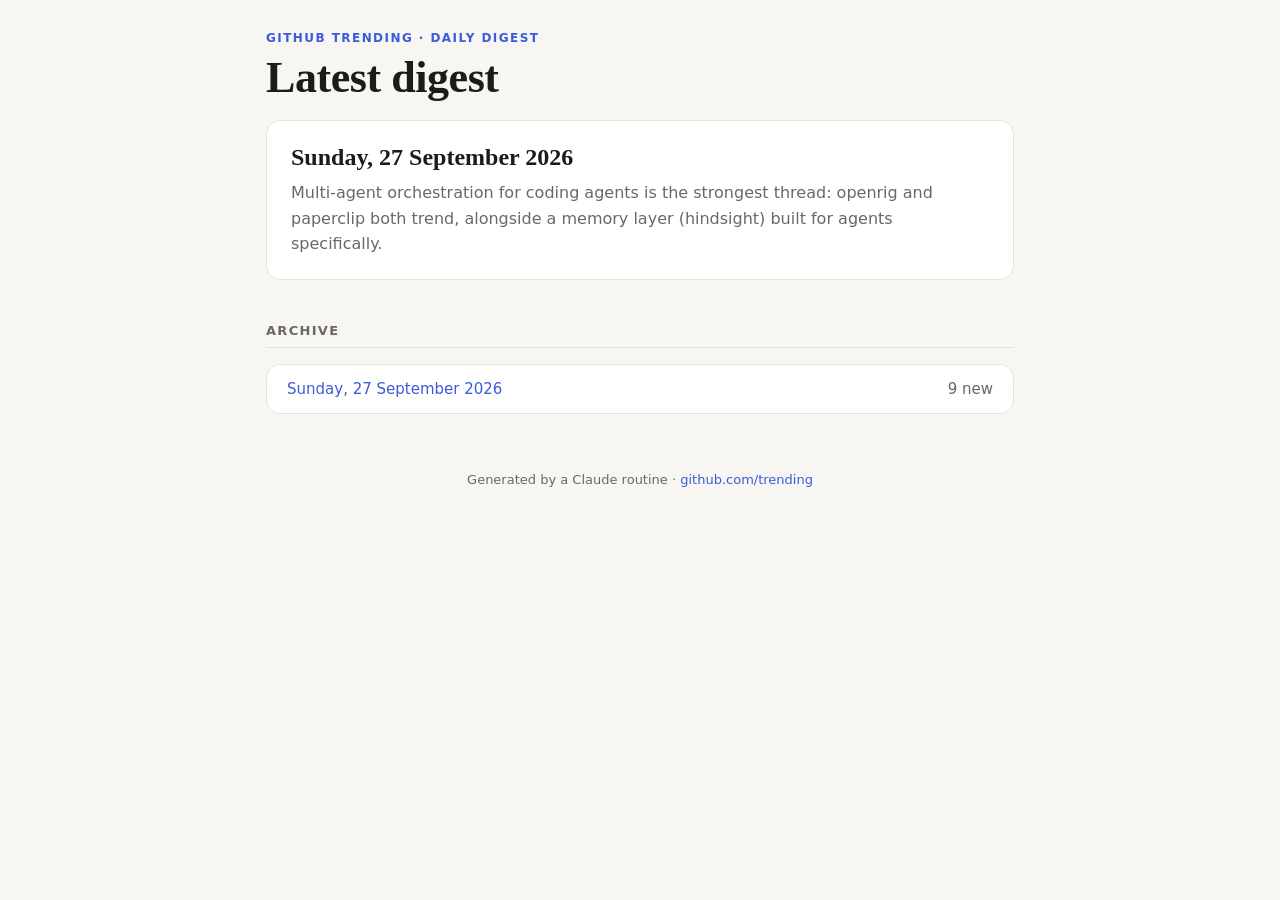
==== docs/index.html @ cdfc6465 "Refresh 2026-09-27 digest and add HTML pages via GitHub Pages Re-runs today's research with updated " ====
<!doctype html>
<html lang="en">
<head>
<meta charset="utf-8">
<meta name="viewport" content="width=device-width,initial-scale=1">
<title>GitHub Trending digests</title>
<link rel="stylesheet" href="style.css">
</head>
<body>
<main class="wrap">
  <p class="kicker">GitHub Trending · Daily digest</p>
  <h1>Latest digest</h1>
  <a class="latest" href="2026-09-27.html"><div class="date">Sunday, 27 September 2026</div><p>Multi-agent orchestration for coding agents is the strongest thread: openrig and paperclip both trend, alongside a memory layer (hindsight) built for agents specifically.</p></a>
  <h2>Archive</h2>
  <ul class="compact">
    <li><a href="2026-09-27.html">Sunday, 27 September 2026</a><span>9 new</span></li>
  </ul>
  <footer>Generated by a Claude routine · <a href="https://github.com/trending">github.com/trending</a></footer>
</main>
</body>
</html>
---- docs/style.css ----
:root{
  --bg:#f7f6f2;--surface:#fff;--ink:#1c1b19;--muted:#6b6862;--line:#e6e3dc;
  --accent:#3b5bdb;--accent-soft:#e8edff;
  --evidence:#1f7a4d;--evidence-soft:#e3f4ea;
  --guess:#a15c00;--guess-soft:#fdf0dc;
  --none:#6b6862;--none-soft:#efede8;
  --bar:#3b5bdb;
  --serif:"Iowan Old Style","Palatino Linotype",Palatino,Georgia,serif;
  --sans:system-ui,-apple-system,"Segoe UI",Roboto,"Helvetica Neue",Arial,sans-serif;
  --mono:ui-monospace,"SF Mono","Cascadia Code",Consolas,monospace;
}
@media (prefers-color-scheme:dark){
  :root{
    --bg:#131312;--surface:#1c1c1a;--ink:#ecebe7;--muted:#9c9890;--line:#2e2d2a;
    --accent:#8ea4ff;--accent-soft:#232a45;
    --evidence:#6fd49f;--evidence-soft:#17301f;
    --guess:#f0b567;--guess-soft:#352711;
    --none:#9c9890;--none-soft:#262523;
    --bar:#8ea4ff;
  }
}
*{box-sizing:border-box}
html{-webkit-text-size-adjust:100%}
body{margin:0;background:var(--bg);color:var(--ink);font:16px/1.6 var(--sans)}
a{color:var(--accent);text-decoration:none}
a:hover{text-decoration:underline}
.wrap{max-width:780px;margin:0 auto;padding:32px 16px 64px}

/* masthead */
.crumbs{display:flex;justify-content:space-between;gap:12px;font-size:14px;color:var(--muted);margin-bottom:28px}
.crumbs .pager{display:flex;gap:16px}
.crumbs .off{color:var(--line);pointer-events:none}
.kicker{font:600 12px/1 var(--sans);letter-spacing:.12em;text-transform:uppercase;color:var(--accent);margin:0 0 10px}
h1{font:600 clamp(30px,6vw,44px)/1.1 var(--serif);margin:0 0 18px;letter-spacing:-.01em}
.stats{display:flex;flex-wrap:wrap;gap:8px;list-style:none;padding:0;margin:0 0 36px}
.stats li{background:var(--surface);border:1px solid var(--line);border-radius:999px;padding:4px 12px;font-size:14px;color:var(--muted)}
.stats b{color:var(--ink);font-variant-numeric:tabular-nums}

/* sections */
h2{font:600 13px/1 var(--sans);letter-spacing:.1em;text-transform:uppercase;color:var(--muted);margin:44px 0 16px;padding-bottom:10px;border-bottom:1px solid var(--line)}
.themes{background:var(--accent-soft);border-radius:14px;padding:20px 24px}
.themes h2{margin:0 0 10px;border:0;padding:0;color:var(--accent)}
.themes ul{margin:0;padding-left:20px}
.themes li+li{margin-top:8px}

/* repo card */
.repo{background:var(--surface);border:1px solid var(--line);border-radius:14px;padding:22px 24px;margin-bottom:16px}
.repo-head{display:flex;align-items:baseline;gap:14px}
.rank{font:600 14px/1 var(--mono);color:var(--muted);min-width:22px}
.repo h3{font:400 20px/1.3 var(--sans);margin:0;word-break:break-word}
.repo h3 a{color:var(--ink)}
.repo h3 b{font-weight:700}
.meta{display:flex;flex-wrap:wrap;gap:6px 14px;margin:10px 0 0 36px;font-size:14px;color:var(--muted)}
.lang i{display:inline-block;width:10px;height:10px;border-radius:50%;background:var(--c,#999);margin-right:6px;vertical-align:-1px}
.today{color:var(--evidence);font-weight:600}
.momentum{display:flex;align-items:center;gap:10px;margin:12px 0 0 36px;font:12px var(--mono);color:var(--muted)}
.momentum .track{flex:0 0 120px;height:6px;border-radius:3px;background:var(--line);overflow:hidden}
.momentum .fill{display:block;height:100%;width:var(--m);background:var(--bar);border-radius:3px}
.what{margin:16px 0 0 36px}
.why{margin:14px 0 0 36px;padding:12px 16px;border-radius:10px;background:var(--none-soft);font-size:15px}
.why p{margin:0}
.why .tag{display:inline-block;font:700 11px/1 var(--sans);letter-spacing:.08em;text-transform:uppercase;padding:4px 8px;border-radius:6px;margin-bottom:6px;color:var(--none);background:var(--surface)}
.why.evidence{background:var(--evidence-soft)}
.why.evidence .tag{color:var(--evidence)}
.why.guess{background:var(--guess-soft)}
.why.guess .tag{color:var(--guess)}

/* compact lists */
.compact{list-style:none;padding:0;margin:0;background:var(--surface);border:1px solid var(--line);border-radius:14px}
.compact li{display:flex;justify-content:space-between;gap:12px;padding:12px 20px;font-size:15px}
.compact li+li{border-top:1px solid var(--line)}
.compact span{color:var(--muted);white-space:nowrap}
.empty{color:var(--muted);font-style:italic;margin:0}

/* index page */
.latest{display:block;background:var(--surface);border:1px solid var(--line);border-radius:14px;padding:22px 24px;color:var(--ink)}
.latest:hover{text-decoration:none;border-color:var(--accent)}
.latest .date{font:600 24px/1.2 var(--serif)}
.latest p{margin:8px 0 0;color:var(--muted)}
footer{margin-top:56px;font-size:13px;color:var(--muted);text-align:center}

@media (max-width:560px){
  .wrap{padding-top:20px}
  .repo{padding:18px}
  .meta,.momentum,.what,.why{margin-left:0}
  .compact li{flex-direction:column;gap:2px}
}
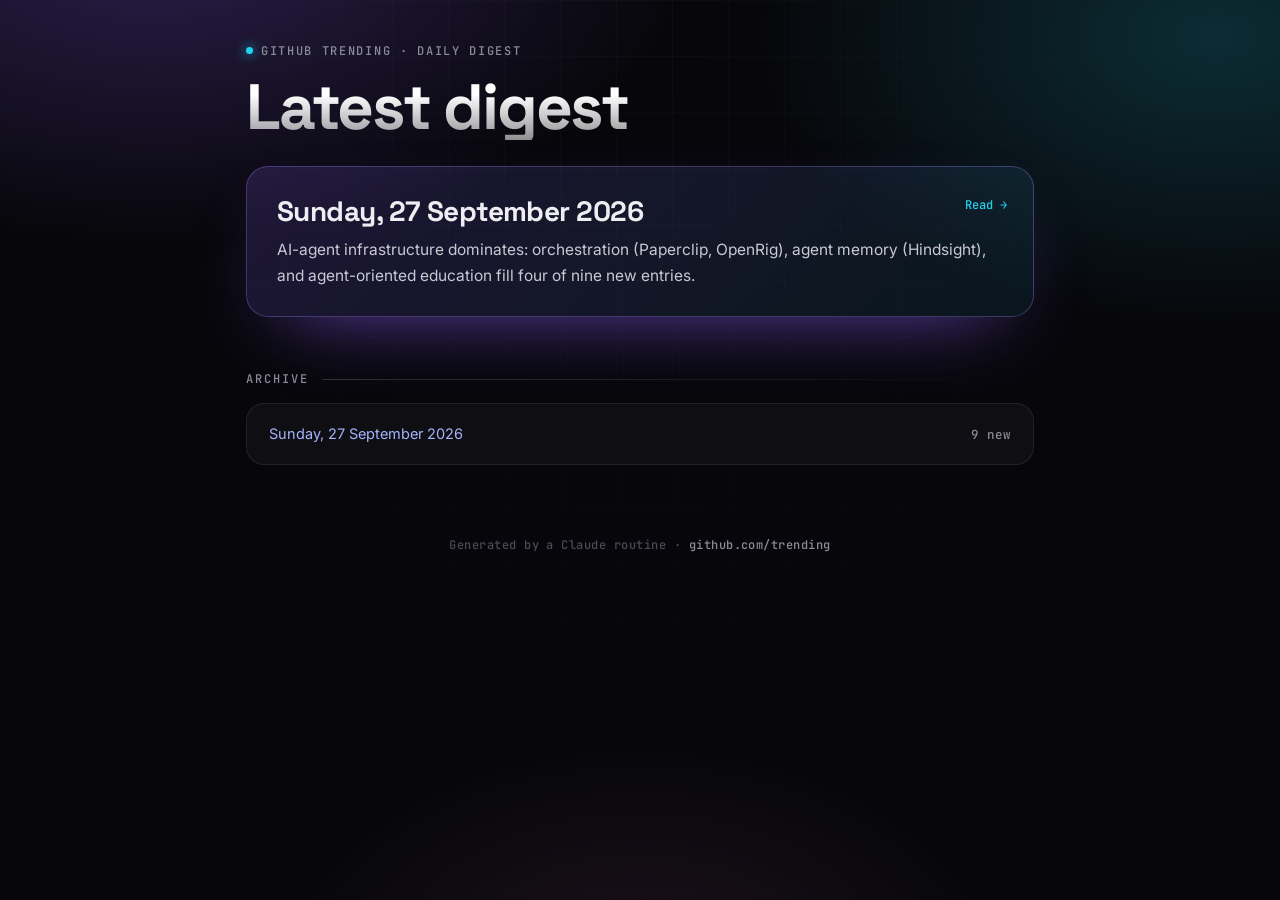
==== commit 7c8bf3fd: "Redo 2026-09-27 digest with fresh research and correct style.css Same-day re-run: re-fetched trendin" ====
--- a/docs/index.html
+++ b/docs/index.html
@@ -10,7 +10,7 @@
 <main class="wrap">
   <p class="kicker">GitHub Trending · Daily digest</p>
   <h1>Latest digest</h1>
-  <a class="latest" href="2026-09-27.html"><div class="date">Sunday, 27 September 2026</div><p>Multi-agent orchestration for coding agents is the strongest thread: openrig and paperclip both trend, alongside a memory layer (hindsight) built for agents specifically.</p></a>
+  <a class="latest" href="2026-09-27.html"><div class="date">Sunday, 27 September 2026</div><p>AI-agent infrastructure dominates: orchestration (Paperclip, OpenRig), agent memory (Hindsight), and agent-oriented education fill four of nine new entries.</p></a>
   <h2>Archive</h2>
   <ul class="compact">
     <li><a href="2026-09-27.html">Sunday, 27 September 2026</a><span>9 new</span></li>
--- a/docs/style.css
+++ b/docs/style.css
@@ -1,87 +1,111 @@
+@import url("https://fonts.googleapis.com/css2?family=Inter:wght@400;500;600&family=JetBrains+Mono:wght@500&family=Space+Grotesk:wght@500;700&display=swap");
 :root{
-  --bg:#f7f6f2;--surface:#fff;--ink:#1c1b19;--muted:#6b6862;--line:#e6e3dc;
-  --accent:#3b5bdb;--accent-soft:#e8edff;
-  --evidence:#1f7a4d;--evidence-soft:#e3f4ea;
-  --guess:#a15c00;--guess-soft:#fdf0dc;
-  --none:#6b6862;--none-soft:#efede8;
-  --bar:#3b5bdb;
-  --serif:"Iowan Old Style","Palatino Linotype",Palatino,Georgia,serif;
-  --sans:system-ui,-apple-system,"Segoe UI",Roboto,"Helvetica Neue",Arial,sans-serif;
-  --mono:ui-monospace,"SF Mono","Cascadia Code",Consolas,monospace;
-}
-@media (prefers-color-scheme:dark){
-  :root{
-    --bg:#131312;--surface:#1c1c1a;--ink:#ecebe7;--muted:#9c9890;--line:#2e2d2a;
-    --accent:#8ea4ff;--accent-soft:#232a45;
-    --evidence:#6fd49f;--evidence-soft:#17301f;
-    --guess:#f0b567;--guess-soft:#352711;
-    --none:#9c9890;--none-soft:#262523;
-    --bar:#8ea4ff;
-  }
+  color-scheme:dark;
+  --bg:#07070b;--ink:#ededf2;--muted:#8b8b9a;--faint:#4a4a58;
+  --glass:rgba(255,255,255,.035);--glass-hi:rgba(255,255,255,.06);
+  --line:rgba(255,255,255,.08);--line-hi:rgba(255,255,255,.16);
+  --violet:#8b5cf6;--cyan:#22d3ee;--pink:#f472b6;
+  --grad:linear-gradient(90deg,#a78bfa 0%,#60a5fa 50%,#22d3ee 100%);
+  --evidence:#34d399;--guess:#fbbf24;--none:#9ca3af;
+  --display:"Space Grotesk",system-ui,sans-serif;
+  --sans:"Inter",system-ui,-apple-system,"Segoe UI",Roboto,sans-serif;
+  --mono:"JetBrains Mono",ui-monospace,"Cascadia Code",Consolas,monospace;
 }
 *{box-sizing:border-box}
-html{-webkit-text-size-adjust:100%}
-body{margin:0;background:var(--bg);color:var(--ink);font:16px/1.6 var(--sans)}
-a{color:var(--accent);text-decoration:none}
-a:hover{text-decoration:underline}
-.wrap{max-width:780px;margin:0 auto;padding:32px 16px 64px}
+html{-webkit-text-size-adjust:100%;background:var(--bg)}
+body{margin:0;min-height:100vh;color:var(--ink);font:15.5px/1.65 var(--sans);
+  background:
+    radial-gradient(900px 520px at 12% -8%,rgba(139,92,246,.28),transparent 60%),
+    radial-gradient(760px 480px at 95% 4%,rgba(34,211,238,.18),transparent 60%),
+    radial-gradient(600px 400px at 50% 110%,rgba(244,114,182,.10),transparent 60%),
+    var(--bg);
+  -webkit-font-smoothing:antialiased}
+body::before{content:"";position:fixed;inset:0;pointer-events:none;opacity:.35;
+  background-image:linear-gradient(var(--line) 1px,transparent 1px),linear-gradient(90deg,var(--line) 1px,transparent 1px);
+  background-size:56px 56px;
+  -webkit-mask-image:radial-gradient(ellipse at 50% 0%,#000 0%,transparent 70%);mask-image:radial-gradient(ellipse at 50% 0%,#000 0%,transparent 70%)}
+a{color:#a5b4fc;text-decoration:none;transition:color .15s}
+a:hover{color:#fff}
+.wrap{position:relative;max-width:820px;margin:0 auto;padding:36px 16px 80px}
 
 /* masthead */
-.crumbs{display:flex;justify-content:space-between;gap:12px;font-size:14px;color:var(--muted);margin-bottom:28px}
-.crumbs .pager{display:flex;gap:16px}
-.crumbs .off{color:var(--line);pointer-events:none}
-.kicker{font:600 12px/1 var(--sans);letter-spacing:.12em;text-transform:uppercase;color:var(--accent);margin:0 0 10px}
-h1{font:600 clamp(30px,6vw,44px)/1.1 var(--serif);margin:0 0 18px;letter-spacing:-.01em}
-.stats{display:flex;flex-wrap:wrap;gap:8px;list-style:none;padding:0;margin:0 0 36px}
-.stats li{background:var(--surface);border:1px solid var(--line);border-radius:999px;padding:4px 12px;font-size:14px;color:var(--muted)}
-.stats b{color:var(--ink);font-variant-numeric:tabular-nums}
+.crumbs{display:flex;justify-content:space-between;align-items:center;gap:12px;font-size:13px;margin-bottom:56px}
+.crumbs>a,.crumbs .pager>*{padding:6px 12px;border:1px solid var(--line);border-radius:999px;background:var(--glass);color:var(--muted);backdrop-filter:blur(8px)}
+.crumbs>a:hover,.crumbs .pager a:hover{border-color:var(--line-hi);color:var(--ink)}
+.crumbs .pager{display:flex;gap:8px}
+.crumbs .off{opacity:.35;pointer-events:none}
+.kicker{display:inline-flex;align-items:center;gap:8px;font:500 12px/1 var(--mono);letter-spacing:.14em;text-transform:uppercase;color:var(--muted);margin:0 0 18px}
+.kicker::before{content:"";width:7px;height:7px;border-radius:50%;background:var(--cyan);box-shadow:0 0 12px var(--cyan)}
+h1{font:700 clamp(36px,7.5vw,64px)/1.02 var(--display);letter-spacing:-.035em;margin:0 0 26px;
+  background:linear-gradient(180deg,#fff 30%,rgba(255,255,255,.55));-webkit-background-clip:text;background-clip:text;color:transparent}
+.stats{display:flex;flex-wrap:wrap;gap:10px;list-style:none;padding:0;margin:0 0 48px}
+.stats li{padding:8px 16px;border:1px solid var(--line);border-radius:12px;background:var(--glass);font-size:13px;color:var(--muted)}
+.stats b{font:700 18px/1 var(--display);margin-right:4px;background:var(--grad);-webkit-background-clip:text;background-clip:text;color:transparent}
 
-/* sections */
-h2{font:600 13px/1 var(--sans);letter-spacing:.1em;text-transform:uppercase;color:var(--muted);margin:44px 0 16px;padding-bottom:10px;border-bottom:1px solid var(--line)}
-.themes{background:var(--accent-soft);border-radius:14px;padding:20px 24px}
-.themes h2{margin:0 0 10px;border:0;padding:0;color:var(--accent)}
-.themes ul{margin:0;padding-left:20px}
-.themes li+li{margin-top:8px}
+/* section headings */
+h2{display:flex;align-items:center;gap:14px;font:500 12px/1 var(--mono);letter-spacing:.16em;text-transform:uppercase;color:var(--muted);margin:56px 0 18px}
+h2::after{content:"";flex:1;height:1px;background:linear-gradient(90deg,var(--line-hi),transparent)}
+
+/* themes */
+.themes{position:relative;padding:24px 28px;border-radius:20px;background:linear-gradient(135deg,rgba(139,92,246,.14),rgba(34,211,238,.06));border:1px solid rgba(167,139,250,.25);box-shadow:0 0 0 1px rgba(255,255,255,.02) inset,0 20px 60px -30px rgba(139,92,246,.6)}
+.themes h2{margin:0 0 14px;color:#c4b5fd}
+.themes h2::after{display:none}
+.themes ul{margin:0;padding:0;list-style:none}
+.themes li{position:relative;padding-left:22px}
+.themes li::before{content:"→";position:absolute;left:0;color:var(--cyan)}
+.themes li+li{margin-top:10px}
 
 /* repo card */
-.repo{background:var(--surface);border:1px solid var(--line);border-radius:14px;padding:22px 24px;margin-bottom:16px}
+.repo{position:relative;padding:24px 26px;margin-bottom:14px;border-radius:20px;background:var(--glass);border:1px solid var(--line);transition:transform .2s ease,border-color .2s ease,background .2s ease}
+.repo:hover{transform:translateY(-2px);border-color:var(--line-hi);background:var(--glass-hi)}
+.repo::before{content:"";position:absolute;inset:0;border-radius:inherit;padding:1px;background:var(--grad);opacity:0;transition:opacity .2s;
+  -webkit-mask:linear-gradient(#000 0 0) content-box,linear-gradient(#000 0 0);-webkit-mask-composite:xor;mask-composite:exclude;pointer-events:none}
+.repo:hover::before{opacity:.7}
 .repo-head{display:flex;align-items:baseline;gap:14px}
-.rank{font:600 14px/1 var(--mono);color:var(--muted);min-width:22px}
-.repo h3{font:400 20px/1.3 var(--sans);margin:0;word-break:break-word}
-.repo h3 a{color:var(--ink)}
-.repo h3 b{font-weight:700}
-.meta{display:flex;flex-wrap:wrap;gap:6px 14px;margin:10px 0 0 36px;font-size:14px;color:var(--muted)}
-.lang i{display:inline-block;width:10px;height:10px;border-radius:50%;background:var(--c,#999);margin-right:6px;vertical-align:-1px}
-.today{color:var(--evidence);font-weight:600}
-.momentum{display:flex;align-items:center;gap:10px;margin:12px 0 0 36px;font:12px var(--mono);color:var(--muted)}
-.momentum .track{flex:0 0 120px;height:6px;border-radius:3px;background:var(--line);overflow:hidden}
-.momentum .fill{display:block;height:100%;width:var(--m);background:var(--bar);border-radius:3px}
-.what{margin:16px 0 0 36px}
-.why{margin:14px 0 0 36px;padding:12px 16px;border-radius:10px;background:var(--none-soft);font-size:15px}
+.rank{font:700 15px/1 var(--mono);min-width:26px;background:var(--grad);-webkit-background-clip:text;background-clip:text;color:transparent}
+.repo h3{font:500 21px/1.3 var(--display);letter-spacing:-.01em;margin:0;word-break:break-word}
+.repo h3 a{color:var(--muted)}
+.repo h3 b{color:var(--ink);font-weight:700}
+.repo h3 a:hover b{background:var(--grad);-webkit-background-clip:text;background-clip:text;color:transparent}
+.meta{display:flex;flex-wrap:wrap;align-items:center;gap:8px 16px;margin:10px 0 0 40px;font:500 13px var(--mono);color:var(--muted)}
+.lang i{display:inline-block;width:9px;height:9px;border-radius:50%;background:var(--c,#999);margin-right:7px;box-shadow:0 0 10px var(--c,#999)}
+.today{padding:3px 9px;border-radius:999px;color:var(--evidence);background:rgba(52,211,153,.1);border:1px solid rgba(52,211,153,.25)}
+.momentum{display:flex;align-items:center;gap:12px;margin:14px 0 0 40px;font:500 12px var(--mono);color:var(--muted)}
+.momentum .track{flex:0 0 150px;height:6px;border-radius:999px;background:rgba(255,255,255,.07);overflow:hidden}
+.momentum .fill{display:block;height:100%;width:var(--m);border-radius:999px;background:var(--grad);box-shadow:0 0 14px rgba(96,165,250,.8)}
+.what{margin:16px 0 0 40px;color:#d4d4de}
+.why{margin:16px 0 0 40px;padding:14px 18px;border-radius:14px;font-size:14.5px;color:#c9c9d4;background:rgba(255,255,255,.025);border:1px solid var(--line);border-left:2px solid var(--none)}
 .why p{margin:0}
-.why .tag{display:inline-block;font:700 11px/1 var(--sans);letter-spacing:.08em;text-transform:uppercase;padding:4px 8px;border-radius:6px;margin-bottom:6px;color:var(--none);background:var(--surface)}
-.why.evidence{background:var(--evidence-soft)}
+.why .tag{display:inline-flex;align-items:center;gap:7px;font:500 11px/1 var(--mono);letter-spacing:.12em;text-transform:uppercase;margin-bottom:8px;color:var(--none)}
+.why .tag::before{content:"";width:6px;height:6px;border-radius:50%;background:currentColor;box-shadow:0 0 10px currentColor}
+.why.evidence{border-left-color:var(--evidence);background:linear-gradient(90deg,rgba(52,211,153,.08),rgba(255,255,255,.02) 60%)}
 .why.evidence .tag{color:var(--evidence)}
-.why.guess{background:var(--guess-soft)}
+.why.guess{border-left-color:var(--guess);background:linear-gradient(90deg,rgba(251,191,36,.08),rgba(255,255,255,.02) 60%)}
 .why.guess .tag{color:var(--guess)}
 
 /* compact lists */
-.compact{list-style:none;padding:0;margin:0;background:var(--surface);border:1px solid var(--line);border-radius:14px}
-.compact li{display:flex;justify-content:space-between;gap:12px;padding:12px 20px;font-size:15px}
+.compact{list-style:none;padding:6px;margin:0;border-radius:18px;background:var(--glass);border:1px solid var(--line)}
+.compact li{display:flex;justify-content:space-between;align-items:center;gap:12px;padding:12px 16px;border-radius:12px;font-size:14.5px;transition:background .15s}
+.compact li:hover{background:rgba(255,255,255,.04)}
 .compact li+li{border-top:1px solid var(--line)}
-.compact span{color:var(--muted);white-space:nowrap}
-.empty{color:var(--muted);font-style:italic;margin:0}
+.compact span{font:500 12.5px var(--mono);color:var(--muted);white-space:nowrap}
+.empty{margin:0;padding:18px 20px;border-radius:16px;border:1px dashed var(--line-hi);color:var(--muted);font-size:14px}
 
 /* index page */
-.latest{display:block;background:var(--surface);border:1px solid var(--line);border-radius:14px;padding:22px 24px;color:var(--ink)}
-.latest:hover{text-decoration:none;border-color:var(--accent)}
-.latest .date{font:600 24px/1.2 var(--serif)}
-.latest p{margin:8px 0 0;color:var(--muted)}
-footer{margin-top:56px;font-size:13px;color:var(--muted);text-align:center}
+.latest{position:relative;display:block;padding:28px 30px;border-radius:22px;color:var(--ink);background:linear-gradient(135deg,rgba(139,92,246,.18),rgba(34,211,238,.08));border:1px solid rgba(167,139,250,.3);box-shadow:0 30px 80px -40px rgba(139,92,246,.8);transition:transform .2s}
+.latest:hover{transform:translateY(-2px);color:var(--ink)}
+.latest .date{font:700 28px/1.15 var(--display);letter-spacing:-.02em}
+.latest p{margin:10px 0 0;color:#c9c9d4}
+.latest::after{content:"Read →";position:absolute;right:26px;top:30px;font:500 12px var(--mono);color:var(--cyan)}
+footer{margin-top:72px;font:500 12px var(--mono);letter-spacing:.04em;color:var(--faint);text-align:center}
+footer a{color:var(--muted)}
 
-@media (max-width:560px){
-  .wrap{padding-top:20px}
-  .repo{padding:18px}
+@media (max-width:600px){
+  .crumbs{margin-bottom:36px}
+  .repo{padding:20px}
   .meta,.momentum,.what,.why{margin-left:0}
-  .compact li{flex-direction:column;gap:2px}
+  .momentum .track{flex-basis:110px}
+  .compact li{flex-direction:column;align-items:flex-start;gap:2px}
+  .latest::after{display:none}
 }
+@media (prefers-reduced-motion:reduce){*{transition:none!important}}
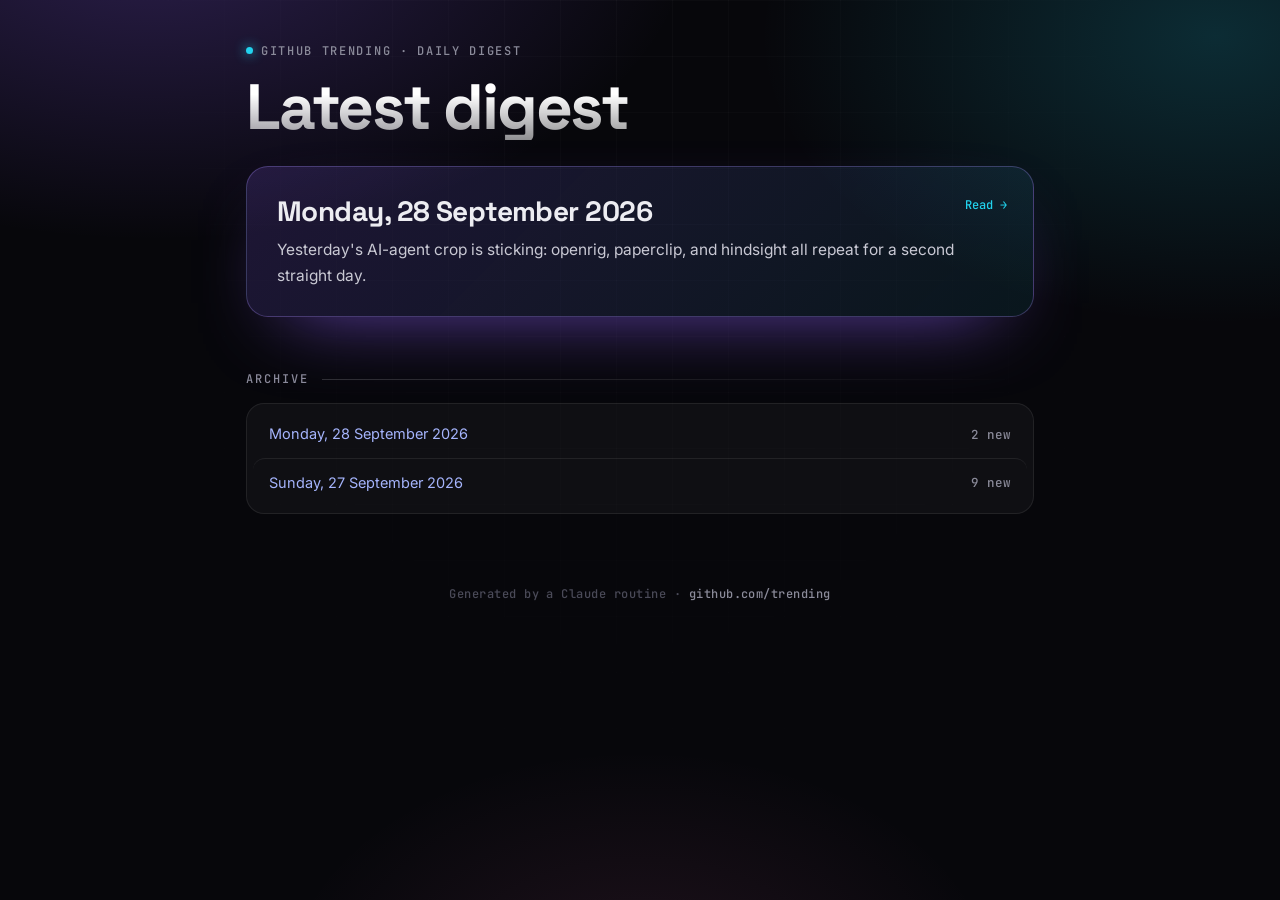
==== commit 728fd50f: "Add 2026-09-28 GitHub Trending digest Two new entries (coursebook, PLFM_RADAR), five repos held over" ====
--- a/docs/index.html
+++ b/docs/index.html
@@ -10,9 +10,10 @@
 <main class="wrap">
   <p class="kicker">GitHub Trending · Daily digest</p>
   <h1>Latest digest</h1>
-  <a class="latest" href="2026-09-27.html"><div class="date">Sunday, 27 September 2026</div><p>AI-agent infrastructure dominates: orchestration (Paperclip, OpenRig), agent memory (Hindsight), and agent-oriented education fill four of nine new entries.</p></a>
+  <a class="latest" href="2026-09-28.html"><div class="date">Monday, 28 September 2026</div><p>Yesterday's AI-agent crop is sticking: openrig, paperclip, and hindsight all repeat for a second straight day.</p></a>
   <h2>Archive</h2>
   <ul class="compact">
+    <li><a href="2026-09-28.html">Monday, 28 September 2026</a><span>2 new</span></li>
     <li><a href="2026-09-27.html">Sunday, 27 September 2026</a><span>9 new</span></li>
   </ul>
   <footer>Generated by a Claude routine · <a href="https://github.com/trending">github.com/trending</a></footer>
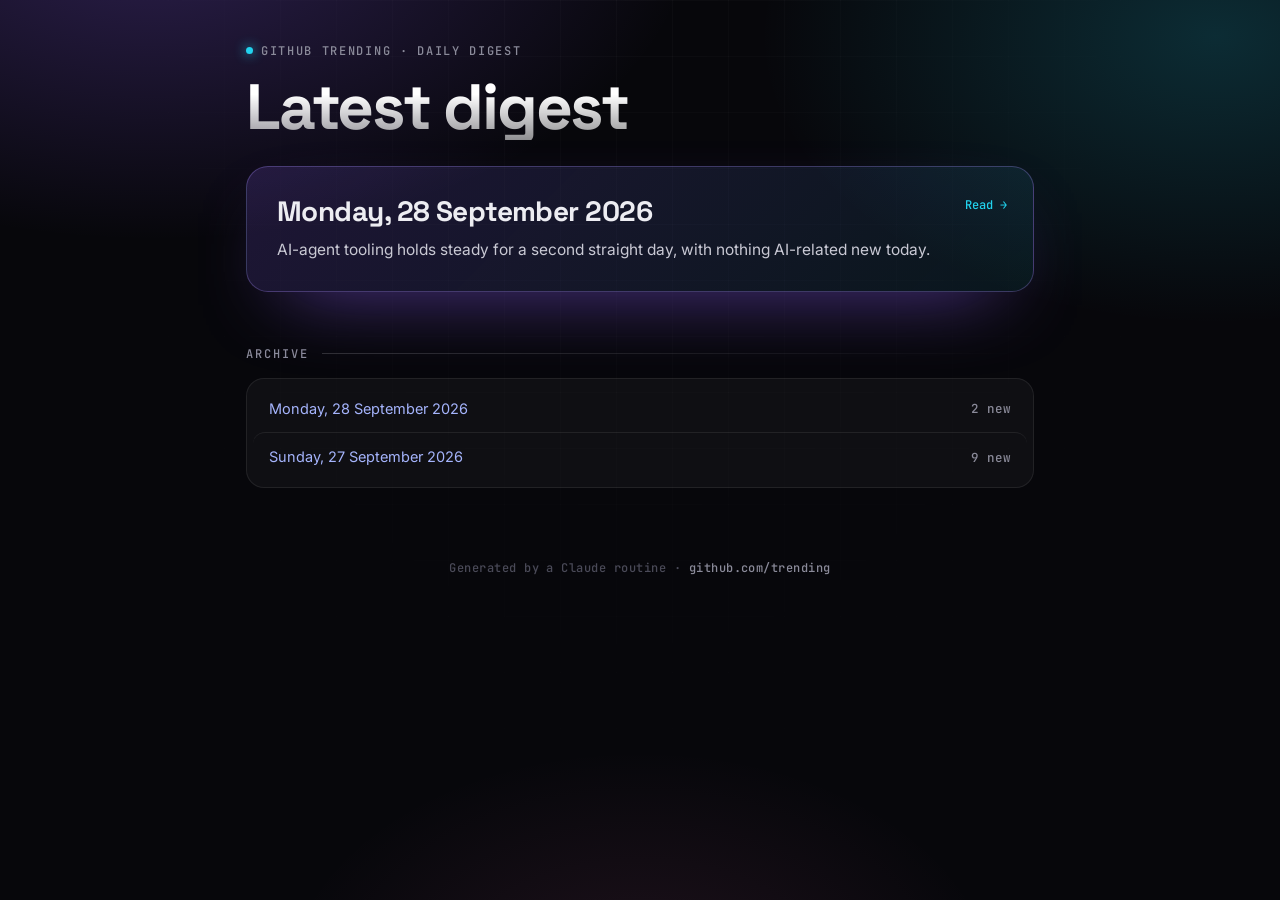
==== commit a858294f: "Refresh 2026-09-28 digest (same-day re-run) Redid the trending research from scratch; coursebook and" ====
--- a/docs/index.html
+++ b/docs/index.html
@@ -10,7 +10,7 @@
 <main class="wrap">
   <p class="kicker">GitHub Trending · Daily digest</p>
   <h1>Latest digest</h1>
-  <a class="latest" href="2026-09-28.html"><div class="date">Monday, 28 September 2026</div><p>Yesterday's AI-agent crop is sticking: openrig, paperclip, and hindsight all repeat for a second straight day.</p></a>
+  <a class="latest" href="2026-09-28.html"><div class="date">Monday, 28 September 2026</div><p>AI-agent tooling holds steady for a second straight day, with nothing AI-related new today.</p></a>
   <h2>Archive</h2>
   <ul class="compact">
     <li><a href="2026-09-28.html">Monday, 28 September 2026</a><span>2 new</span></li>
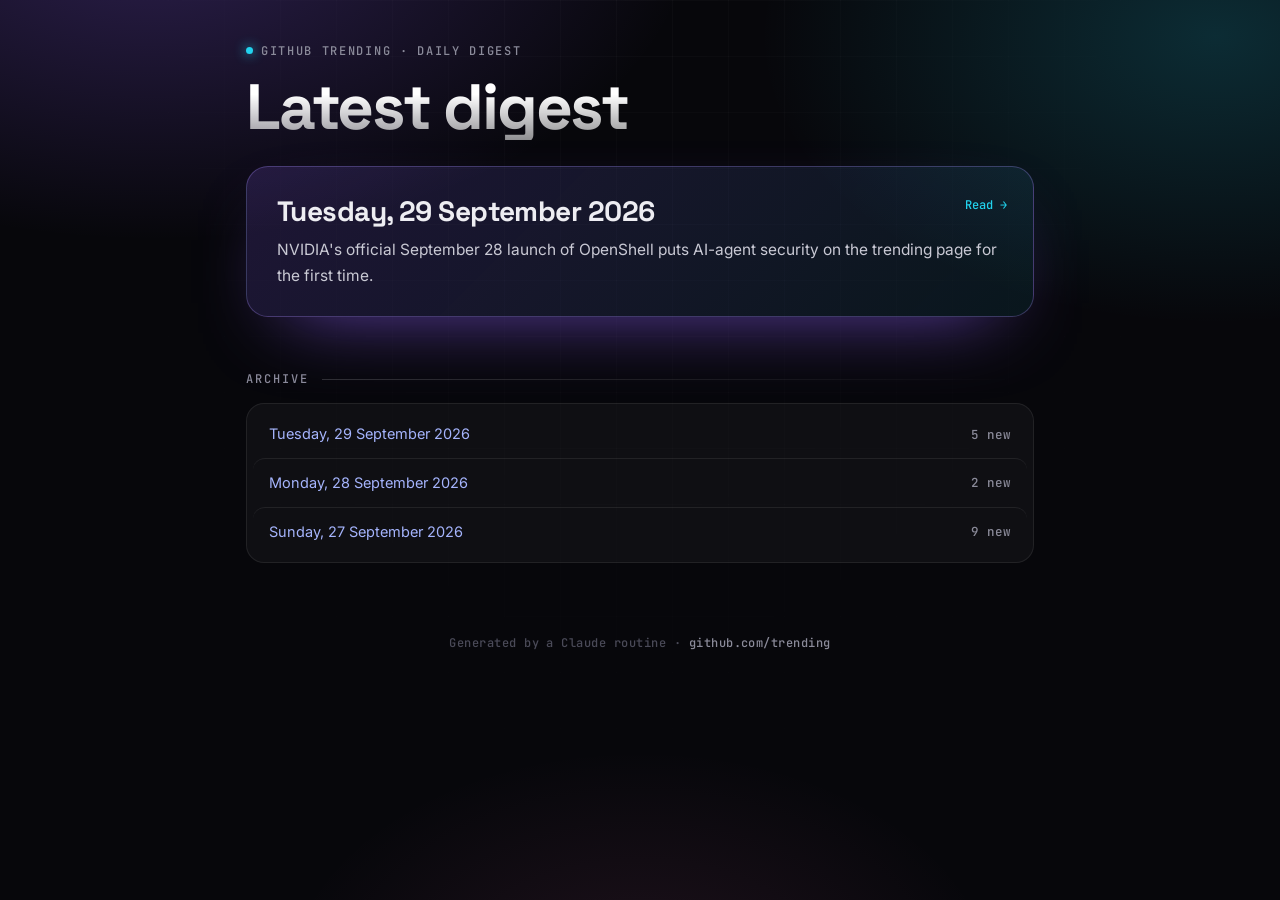
==== commit 9e2132e9: "Add 2026-09-29 GitHub Trending digest Five new entries led by NVIDIA's OpenShell agent-security runt" ====
--- a/docs/index.html
+++ b/docs/index.html
@@ -10,9 +10,10 @@
 <main class="wrap">
   <p class="kicker">GitHub Trending · Daily digest</p>
   <h1>Latest digest</h1>
-  <a class="latest" href="2026-09-28.html"><div class="date">Monday, 28 September 2026</div><p>AI-agent tooling holds steady for a second straight day, with nothing AI-related new today.</p></a>
+  <a class="latest" href="2026-09-29.html"><div class="date">Tuesday, 29 September 2026</div><p>NVIDIA's official September 28 launch of OpenShell puts AI-agent security on the trending page for the first time.</p></a>
   <h2>Archive</h2>
   <ul class="compact">
+    <li><a href="2026-09-29.html">Tuesday, 29 September 2026</a><span>5 new</span></li>
     <li><a href="2026-09-28.html">Monday, 28 September 2026</a><span>2 new</span></li>
     <li><a href="2026-09-27.html">Sunday, 27 September 2026</a><span>9 new</span></li>
   </ul>
